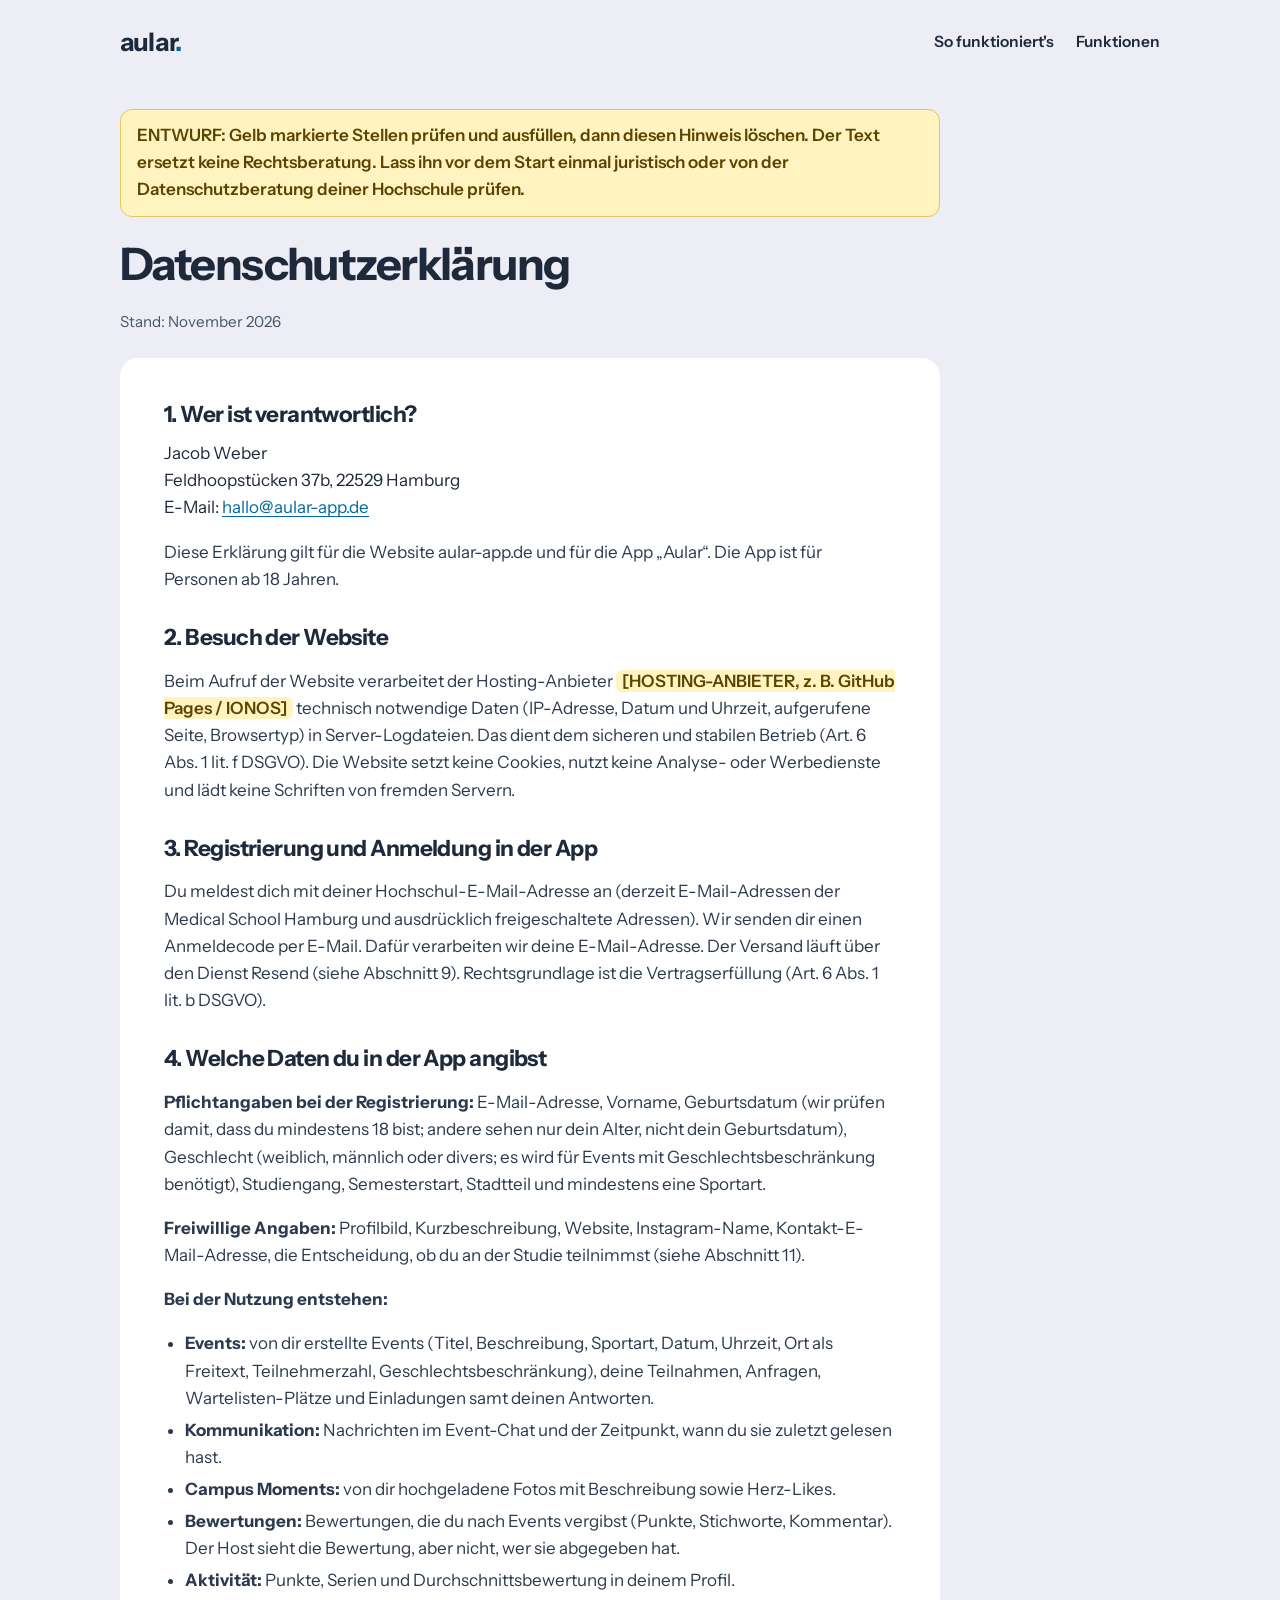
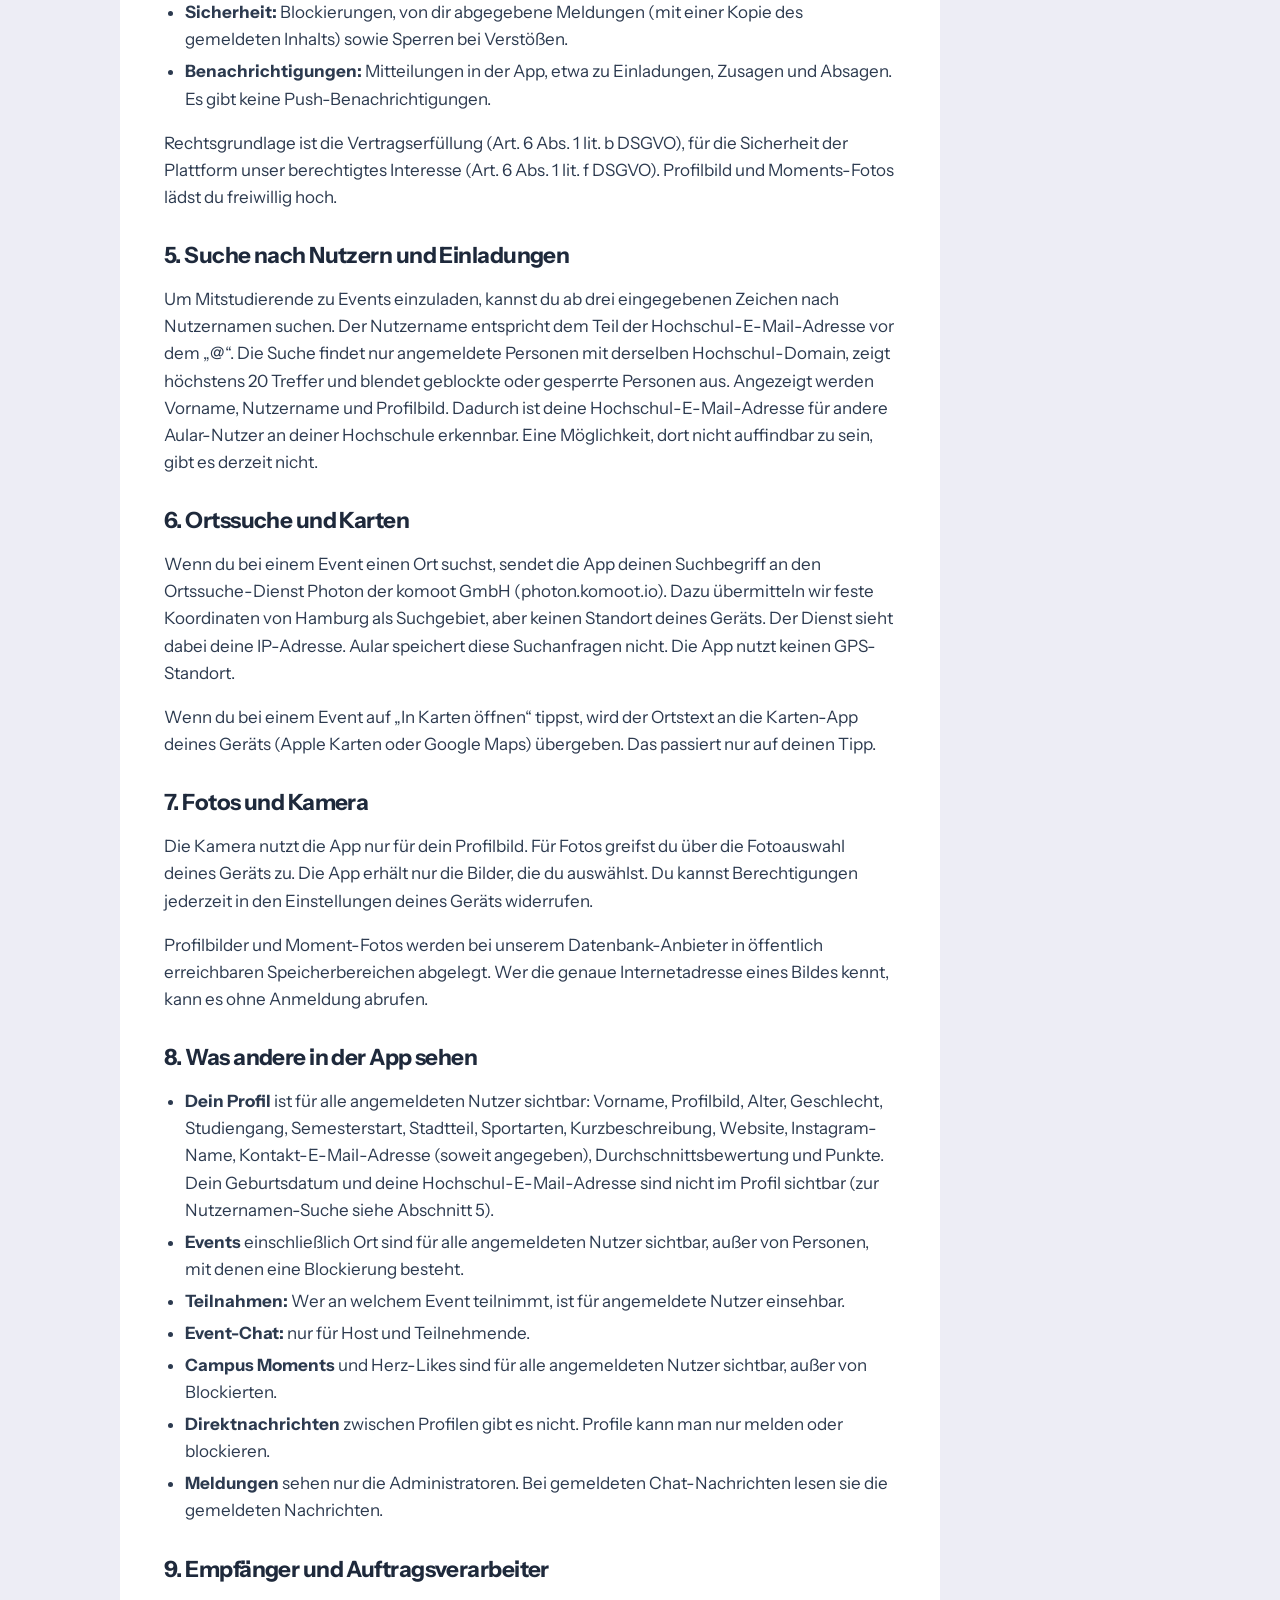
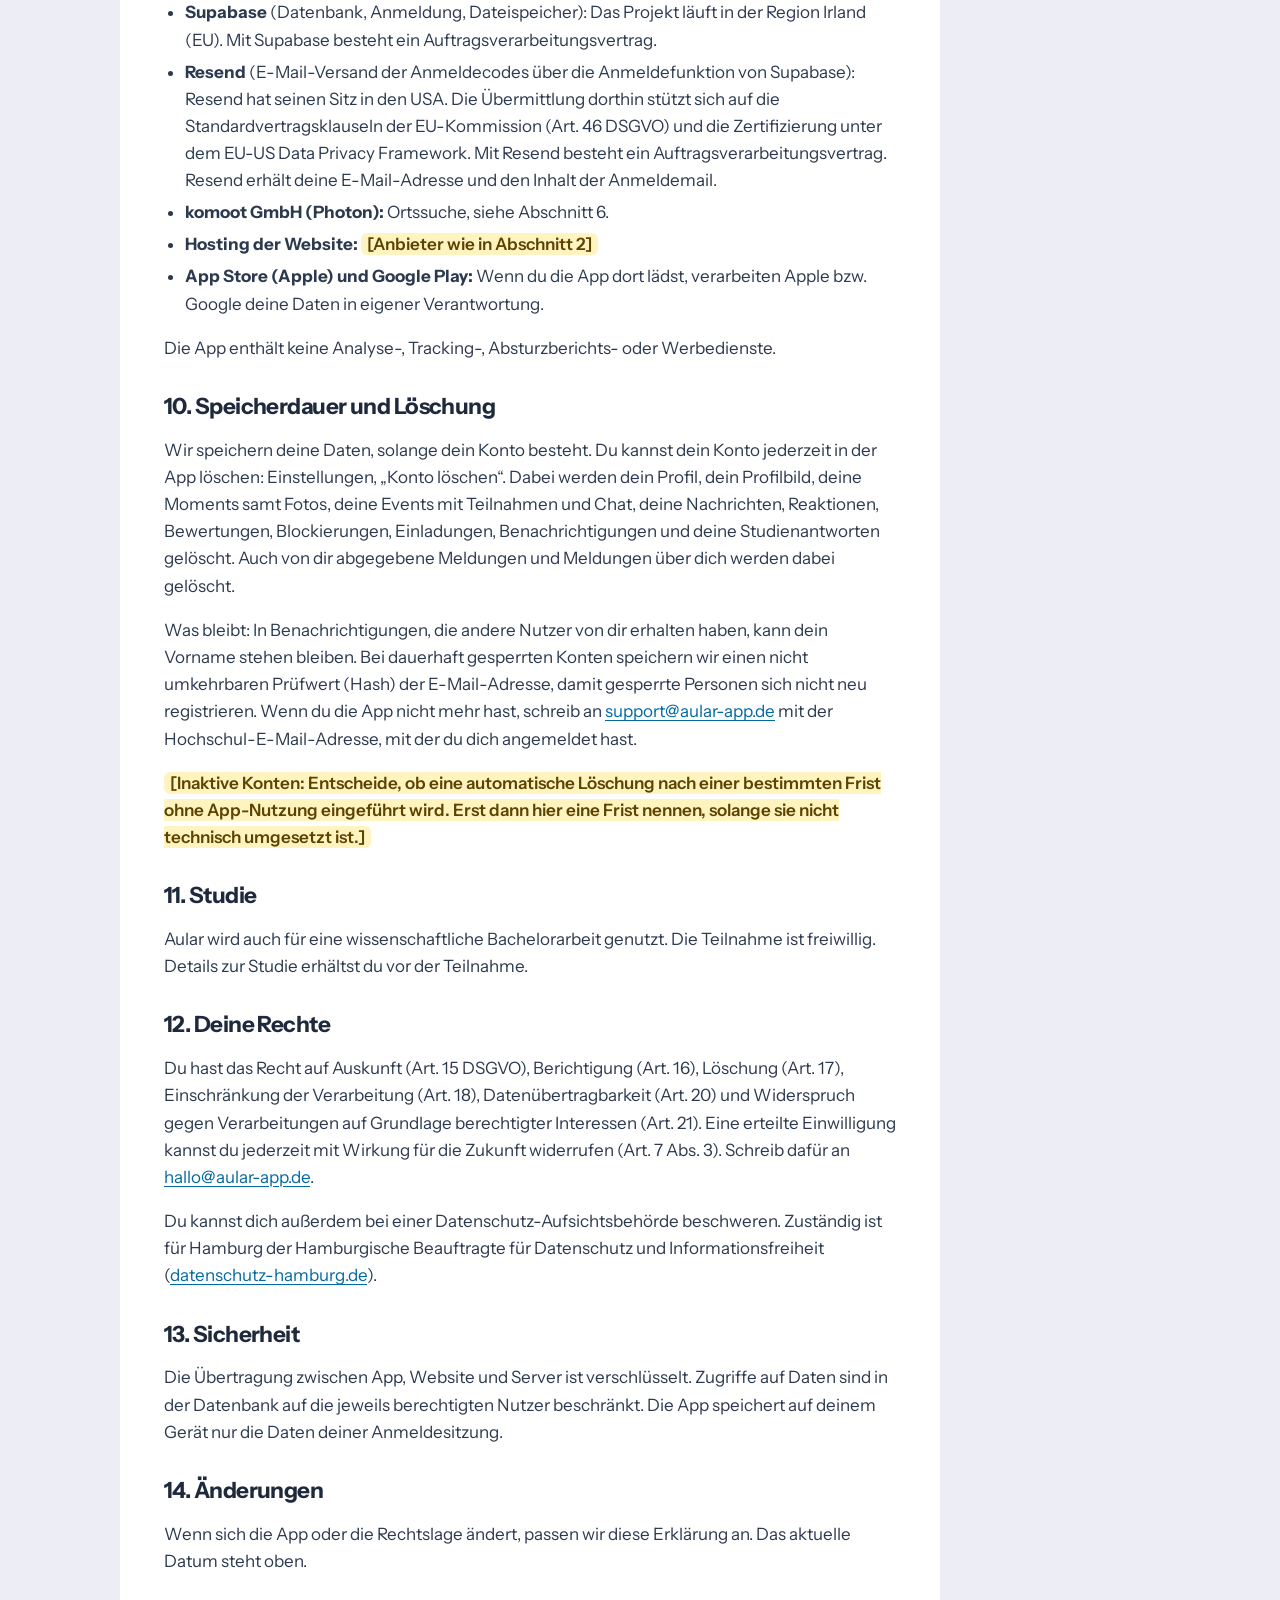
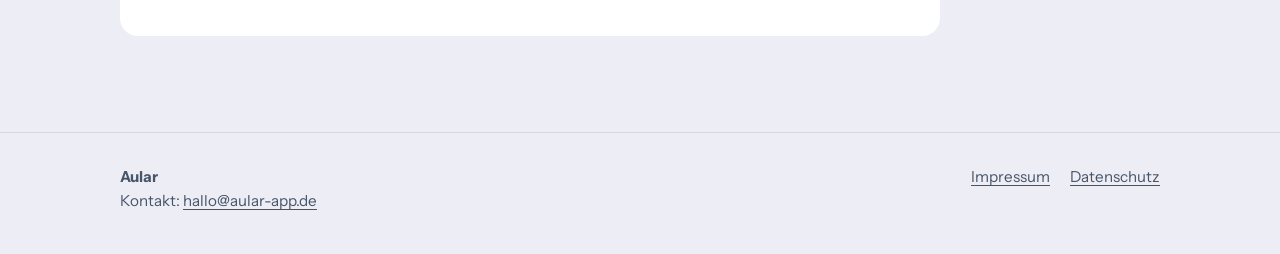
==== datenschutz.html @ e7098ec4 "Website Co-Authored-By: Claude Sonnet 5.5 <noreply@anthropic.com>" ====
<!doctype html>
<html lang="de">
<head>
  <meta charset="utf-8">
  <meta name="viewport" content="width=device-width, initial-scale=1, viewport-fit=cover">
  <title>Datenschutzerklärung – Aular</title>
  <meta name="robots" content="noindex">
  <meta name="theme-color" content="#1e293b">
  <link rel="icon" href="favicon.svg" type="image/svg+xml">
  <link rel="stylesheet" href="css/style.css">
</head>
<body>
  <a class="skip" href="#inhalt">Zum Inhalt springen</a>

  <header class="site-header">
    <div class="wrap">
      <a class="brand" href="index.html" aria-label="Aular – Startseite">aular<span>.</span></a>
      <nav class="nav" aria-label="Hauptnavigation">
        <a href="index.html#so-funktioniert-es">So funktioniert's</a>
        <a href="index.html#funktionen">Funktionen</a>
      </nav>
    </div>
  </header>

  <main id="inhalt" class="page">
    <div class="wrap">
      <p class="draft-banner">ENTWURF: Gelb markierte Stellen prüfen und ausfüllen, dann diesen Hinweis löschen. Der Text ersetzt keine Rechtsberatung. Lass ihn vor dem Start einmal juristisch oder von der Datenschutzberatung deiner Hochschule prüfen.</p>
      <h1>Datenschutzerklärung</h1>
      <p class="meta">Stand: November 2026</p>
      <div class="prose">

        <h2>1. Wer ist verantwortlich?</h2>
        <address>
          Jacob Weber<br>
          Feldhoopstücken 37b, 22529 Hamburg<br>
          E-Mail: <a href="mailto:hallo@aular-app.de">hallo@aular-app.de</a>
        </address>
        <p>Diese Erklärung gilt für die Website aular-app.de und für die App „Aular“. Die App ist für Personen ab 18 Jahren.</p>

        <h2>2. Besuch der Website</h2>
        <p>Beim Aufruf der Website verarbeitet der Hosting-Anbieter <span class="todo">[HOSTING-ANBIETER, z. B. GitHub Pages / IONOS]</span> technisch notwendige Daten (IP-Adresse, Datum und Uhrzeit, aufgerufene Seite, Browsertyp) in Server-Logdateien. Das dient dem sicheren und stabilen Betrieb (Art. 6 Abs. 1 lit. f DSGVO). Die Website setzt keine Cookies, nutzt keine Analyse- oder Werbedienste und lädt keine Schriften von fremden Servern.</p>

        <h2>3. Registrierung und Anmeldung in der App</h2>
        <p>Du meldest dich mit deiner Hochschul-E-Mail-Adresse an (derzeit E-Mail-Adressen der Medical School Hamburg und ausdrücklich freigeschaltete Adressen). Wir senden dir einen Anmeldecode per E-Mail. Dafür verarbeiten wir deine E-Mail-Adresse. Der Versand läuft über den Dienst Resend (siehe Abschnitt 9). Rechtsgrundlage ist die Vertragserfüllung (Art. 6 Abs. 1 lit. b DSGVO).</p>

        <h2>4. Welche Daten du in der App angibst</h2>
        <p><strong>Pflichtangaben bei der Registrierung:</strong> E-Mail-Adresse, Vorname, Geburtsdatum (wir prüfen damit, dass du mindestens 18 bist; andere sehen nur dein Alter, nicht dein Geburtsdatum), Geschlecht (weiblich, männlich oder divers; es wird für Events mit Geschlechtsbeschränkung benötigt), Studiengang, Semesterstart, Stadtteil und mindestens eine Sportart.</p>
        <p><strong>Freiwillige Angaben:</strong> Profilbild, Kurzbeschreibung, Website, Instagram-Name, Kontakt-E-Mail-Adresse, die Entscheidung, ob du an der Studie teilnimmst (siehe Abschnitt 11).</p>
        <p><strong>Bei der Nutzung entstehen:</strong></p>
        <ul>
          <li><strong>Events:</strong> von dir erstellte Events (Titel, Beschreibung, Sportart, Datum, Uhrzeit, Ort als Freitext, Teilnehmerzahl, Geschlechtsbeschränkung), deine Teilnahmen, Anfragen, Wartelisten-Plätze und Einladungen samt deinen Antworten.</li>
          <li><strong>Kommunikation:</strong> Nachrichten im Event-Chat und der Zeitpunkt, wann du sie zuletzt gelesen hast.</li>
          <li><strong>Campus Moments:</strong> von dir hochgeladene Fotos mit Beschreibung sowie Herz-Likes.</li>
          <li><strong>Bewertungen:</strong> Bewertungen, die du nach Events vergibst (Punkte, Stichworte, Kommentar). Der Host sieht die Bewertung, aber nicht, wer sie abgegeben hat.</li>
          <li><strong>Aktivität:</strong> Punkte, Serien und Durchschnittsbewertung in deinem Profil.</li>
          <li><strong>Sicherheit:</strong> Blockierungen, von dir abgegebene Meldungen (mit einer Kopie des gemeldeten Inhalts) sowie Sperren bei Verstößen.</li>
          <li><strong>Benachrichtigungen:</strong> Mitteilungen in der App, etwa zu Einladungen, Zusagen und Absagen. Es gibt keine Push-Benachrichtigungen.</li>
        </ul>
        <p>Rechtsgrundlage ist die Vertragserfüllung (Art. 6 Abs. 1 lit. b DSGVO), für die Sicherheit der Plattform unser berechtigtes Interesse (Art. 6 Abs. 1 lit. f DSGVO). Profilbild und Moments-Fotos lädst du freiwillig hoch.</p>

        <h2>5. Suche nach Nutzern und Einladungen</h2>
        <p>Um Mitstudierende zu Events einzuladen, kannst du ab drei eingegebenen Zeichen nach Nutzernamen suchen. Der Nutzername entspricht dem Teil der Hochschul-E-Mail-Adresse vor dem „@“. Die Suche findet nur angemeldete Personen mit derselben Hochschul-Domain, zeigt höchstens 20 Treffer und blendet geblockte oder gesperrte Personen aus. Angezeigt werden Vorname, Nutzername und Profilbild. Dadurch ist deine Hochschul-E-Mail-Adresse für andere Aular-Nutzer an deiner Hochschule erkennbar. Eine Möglichkeit, dort nicht auffindbar zu sein, gibt es derzeit nicht.</p>

        <h2>6. Ortssuche und Karten</h2>
        <p>Wenn du bei einem Event einen Ort suchst, sendet die App deinen Suchbegriff an den Ortssuche-Dienst Photon der komoot GmbH (photon.komoot.io). Dazu übermitteln wir feste Koordinaten von Hamburg als Suchgebiet, aber keinen Standort deines Geräts. Der Dienst sieht dabei deine IP-Adresse. Aular speichert diese Suchanfragen nicht. Die App nutzt keinen GPS-Standort.</p>
        <p>Wenn du bei einem Event auf „In Karten öffnen“ tippst, wird der Ortstext an die Karten-App deines Geräts (Apple Karten oder Google Maps) übergeben. Das passiert nur auf deinen Tipp.</p>

        <h2>7. Fotos und Kamera</h2>
        <p>Die Kamera nutzt die App nur für dein Profilbild. Für Fotos greifst du über die Fotoauswahl deines Geräts zu. Die App erhält nur die Bilder, die du auswählst. Du kannst Berechtigungen jederzeit in den Einstellungen deines Geräts widerrufen.</p>
        <p>Profilbilder und Moment-Fotos werden bei unserem Datenbank-Anbieter in öffentlich erreichbaren Speicherbereichen abgelegt. Wer die genaue Internetadresse eines Bildes kennt, kann es ohne Anmeldung abrufen.</p>

        <h2>8. Was andere in der App sehen</h2>
        <ul>
          <li><strong>Dein Profil</strong> ist für alle angemeldeten Nutzer sichtbar: Vorname, Profilbild, Alter, Geschlecht, Studiengang, Semesterstart, Stadtteil, Sportarten, Kurzbeschreibung, Website, Instagram-Name, Kontakt-E-Mail-Adresse (soweit angegeben), Durchschnittsbewertung und Punkte. Dein Geburtsdatum und deine Hochschul-E-Mail-Adresse sind nicht im Profil sichtbar (zur Nutzernamen-Suche siehe Abschnitt 5).</li>
          <li><strong>Events</strong> einschließlich Ort sind für alle angemeldeten Nutzer sichtbar, außer von Personen, mit denen eine Blockierung besteht.</li>
          <li><strong>Teilnahmen:</strong> Wer an welchem Event teilnimmt, ist für angemeldete Nutzer einsehbar.</li>
          <li><strong>Event-Chat:</strong> nur für Host und Teilnehmende.</li>
          <li><strong>Campus Moments</strong> und Herz-Likes sind für alle angemeldeten Nutzer sichtbar, außer von Blockierten.</li>
          <li><strong>Direktnachrichten</strong> zwischen Profilen gibt es nicht. Profile kann man nur melden oder blockieren.</li>
          <li><strong>Meldungen</strong> sehen nur die Administratoren. Bei gemeldeten Chat-Nachrichten lesen sie die gemeldeten Nachrichten.</li>
        </ul>

        <h2>9. Empfänger und Auftragsverarbeiter</h2>
        <ul>
          <li><strong>Supabase</strong> (Datenbank, Anmeldung, Dateispeicher): Das Projekt läuft in der Region Irland (EU). Mit Supabase besteht ein Auftragsverarbeitungsvertrag.</li>
          <li><strong>Resend</strong> (E-Mail-Versand der Anmeldecodes über die Anmeldefunktion von Supabase): Resend hat seinen Sitz in den USA. Die Übermittlung dorthin stützt sich auf die Standardvertragsklauseln der EU-Kommission (Art. 46 DSGVO) und die Zertifizierung unter dem EU-US Data Privacy Framework. Mit Resend besteht ein Auftragsverarbeitungsvertrag. Resend erhält deine E-Mail-Adresse und den Inhalt der Anmeldemail.</li>
          <li><strong>komoot GmbH (Photon):</strong> Ortssuche, siehe Abschnitt 6.</li>
          <li><strong>Hosting der Website:</strong> <span class="todo">[Anbieter wie in Abschnitt 2]</span></li>
          <li><strong>App Store (Apple) und Google Play:</strong> Wenn du die App dort lädst, verarbeiten Apple bzw. Google deine Daten in eigener Verantwortung.</li>
        </ul>
        <p>Die App enthält keine Analyse-, Tracking-, Absturzberichts- oder Werbedienste.</p>

        <h2>10. Speicherdauer und Löschung</h2>
        <p>Wir speichern deine Daten, solange dein Konto besteht. Du kannst dein Konto jederzeit in der App löschen: Einstellungen, „Konto löschen“. Dabei werden dein Profil, dein Profilbild, deine Moments samt Fotos, deine Events mit Teilnahmen und Chat, deine Nachrichten, Reaktionen, Bewertungen, Blockierungen, Einladungen, Benachrichtigungen und deine Studienantworten gelöscht. Auch von dir abgegebene Meldungen und Meldungen über dich werden dabei gelöscht.</p>
        <p>Was bleibt: In Benachrichtigungen, die andere Nutzer von dir erhalten haben, kann dein Vorname stehen bleiben. Bei dauerhaft gesperrten Konten speichern wir einen nicht umkehrbaren Prüfwert (Hash) der E-Mail-Adresse, damit gesperrte Personen sich nicht neu registrieren. Wenn du die App nicht mehr hast, schreib an <a href="mailto:support@aular-app.de">support@aular-app.de</a> mit der Hochschul-E-Mail-Adresse, mit der du dich angemeldet hast.</p>
        <p><span class="todo">[Inaktive Konten: Entscheide, ob eine automatische Löschung nach einer bestimmten Frist ohne App-Nutzung eingeführt wird. Erst dann hier eine Frist nennen, solange sie nicht technisch umgesetzt ist.]</span></p>

        <h2>11. Studie</h2>
        <p>Aular wird auch für eine wissenschaftliche Bachelorarbeit genutzt. Die Teilnahme ist freiwillig. Details zur Studie erhältst du vor der Teilnahme.</p>

        <h2>12. Deine Rechte</h2>
        <p>Du hast das Recht auf Auskunft (Art. 15 DSGVO), Berichtigung (Art. 16), Löschung (Art. 17), Einschränkung der Verarbeitung (Art. 18), Datenübertragbarkeit (Art. 20) und Widerspruch gegen Verarbeitungen auf Grundlage berechtigter Interessen (Art. 21). Eine erteilte Einwilligung kannst du jederzeit mit Wirkung für die Zukunft widerrufen (Art. 7 Abs. 3). Schreib dafür an <a href="mailto:hallo@aular-app.de">hallo@aular-app.de</a>.</p>
        <p>Du kannst dich außerdem bei einer Datenschutz-Aufsichtsbehörde beschweren. Zuständig ist für Hamburg der Hamburgische Beauftragte für Datenschutz und Informationsfreiheit (<a href="https://datenschutz-hamburg.de" rel="noopener">datenschutz-hamburg.de</a>).</p>

        <h2>13. Sicherheit</h2>
        <p>Die Übertragung zwischen App, Website und Server ist verschlüsselt. Zugriffe auf Daten sind in der Datenbank auf die jeweils berechtigten Nutzer beschränkt. Die App speichert auf deinem Gerät nur die Daten deiner Anmeldesitzung.</p>

        <h2>14. Änderungen</h2>
        <p>Wenn sich die App oder die Rechtslage ändert, passen wir diese Erklärung an. Das aktuelle Datum steht oben.</p>
      </div>
    </div>
  </main>

  <footer class="site-footer">
    <div class="wrap">
      <div>
        <strong>Aular</strong><br>
        Kontakt: <a href="mailto:hallo@aular-app.de">hallo@aular-app.de</a>
      </div>
      <nav aria-label="Rechtliches">
        <a href="impressum.html">Impressum</a>
        <a href="datenschutz.html" aria-current="page">Datenschutz</a>
      </nav>
    </div>
  </footer>
</body>
</html>
---- css/style.css ----
/* Aular – aular-app.de
   Markenfarben: Navy #1E293B, Hell #EDEDF5, Ocean Blue #0369A1
   Schrift: Instrument Sans (400/600/700), selbst gehostet (keine Verbindung zu Google) */

@font-face {
  font-family: "Instrument Sans";
  font-style: normal;
  font-weight: 400;
  font-display: swap;
  src: url("../fonts/instrument-sans-latin-400-normal.woff2") format("woff2");
}
@font-face {
  font-family: "Instrument Sans";
  font-style: normal;
  font-weight: 600;
  font-display: swap;
  src: url("../fonts/instrument-sans-latin-600-normal.woff2") format("woff2");
}
@font-face {
  font-family: "Instrument Sans";
  font-style: normal;
  font-weight: 700;
  font-display: swap;
  src: url("../fonts/instrument-sans-latin-700-normal.woff2") format("woff2");
}

:root {
  --navy: #1e293b;
  --navy-soft: #475569;
  --bg: #ededf5;
  --card: #ffffff;
  --accent: #0369a1;
  --accent-dark: #075985;
  --line: #d6d7e3;
  --todo-bg: #fff3bf;
  --todo-fg: #5c4400;
  --radius: 18px;
  --gutter: max(20px, env(safe-area-inset-left, 0px));
}

* { box-sizing: border-box; }

html { scroll-behavior: smooth; -webkit-text-size-adjust: 100%; }

body {
  margin: 0;
  background: var(--bg);
  color: var(--navy);
  font-family: "Instrument Sans", system-ui, -apple-system, "Segoe UI", Roboto, sans-serif;
  font-size: 1.0625rem;
  line-height: 1.6;
}

img, svg { max-width: 100%; }

a { color: var(--accent); text-underline-offset: 3px; }
a:hover { color: var(--accent-dark); }

:focus-visible {
  outline: 3px solid var(--accent);
  outline-offset: 3px;
  border-radius: 6px;
}

.wrap {
  width: 100%;
  max-width: 1080px;
  margin: 0 auto;
  padding-left: max(20px, env(safe-area-inset-left, 0px));
  padding-right: max(20px, env(safe-area-inset-right, 0px));
}

.skip {
  position: absolute;
  left: -999px;
  top: 8px;
  background: var(--navy);
  color: #fff;
  padding: 10px 14px;
  border-radius: 10px;
  z-index: 10;
}
.skip:focus { left: 12px; }

/* Kopfzeile */
.site-header {
  padding-block: 22px;
}
.site-header .wrap {
  display: flex;
  align-items: center;
  justify-content: space-between;
  gap: 16px;
  flex-wrap: wrap;
}
.brand {
  font-weight: 700;
  font-size: 1.6rem;
  letter-spacing: -0.03em;
  color: var(--navy);
  text-decoration: none;
}
.brand span { color: var(--accent); }
.nav { display: flex; gap: 22px; flex-wrap: wrap; }
.nav a {
  color: var(--navy);
  text-decoration: none;
  font-weight: 600;
  font-size: 0.97rem;
}
.nav a:hover { color: var(--accent); }
.nav a[aria-current="page"] { color: var(--accent); }

/* Hero */
.hero { padding-block: 56px 72px; }
.eyebrow {
  display: inline-block;
  font-size: 0.8rem;
  font-weight: 700;
  letter-spacing: 0.12em;
  text-transform: uppercase;
  color: var(--accent);
  margin: 0 0 18px;
}
h1 {
  font-size: clamp(2.3rem, 6.2vw, 4rem);
  line-height: 1.06;
  letter-spacing: -0.035em;
  margin: 0 0 22px;
  text-wrap: balance;
}
.lead {
  font-size: clamp(1.1rem, 2.4vw, 1.3rem);
  color: var(--navy-soft);
  max-width: 34em;
  margin: 0 0 32px;
}
.store-row { display: flex; gap: 12px; flex-wrap: wrap; }
.store {
  display: inline-flex;
  flex-direction: column;
  min-width: 190px;
  padding: 12px 20px;
  border-radius: 14px;
  background: var(--navy);
  color: #fff;
  text-decoration: none;
  line-height: 1.25;
}
.store small { font-size: 0.74rem; opacity: 0.78; letter-spacing: 0.04em; }
.store strong { font-size: 1.05rem; }
.store[aria-disabled="true"] { opacity: 0.6; cursor: default; }
.hint { font-size: 0.92rem; color: var(--navy-soft); margin: 16px 0 0; }

/* Abschnitte */
section { padding-block: 40px; }
h2 {
  font-size: clamp(1.6rem, 3.6vw, 2.2rem);
  line-height: 1.15;
  letter-spacing: -0.025em;
  margin: 0 0 12px;
  text-wrap: balance;
}
.section-intro { color: var(--navy-soft); max-width: 40em; margin: 0 0 28px; }

.steps {
  display: grid;
  grid-template-columns: repeat(auto-fit, minmax(240px, 1fr));
  gap: 16px;
  counter-reset: step;
  padding: 0;
  margin: 0;
  list-style: none;
}
.steps li {
  counter-increment: step;
  background: var(--card);
  border-radius: var(--radius);
  padding: 26px 24px;
  position: relative;
}
.steps li::before {
  content: counter(step);
  display: grid;
  place-items: center;
  width: 36px;
  height: 36px;
  border-radius: 50%;
  background: var(--accent);
  color: #fff;
  font-weight: 700;
  margin-bottom: 14px;
}
.steps h3, .feature h3 { margin: 0 0 6px; font-size: 1.15rem; letter-spacing: -0.01em; }
.steps p, .feature p { margin: 0; color: var(--navy-soft); }

.features {
  display: grid;
  grid-template-columns: repeat(auto-fit, minmax(250px, 1fr));
  gap: 16px;
}
.feature {
  background: var(--card);
  border-radius: var(--radius);
  padding: 24px;
  border: 1px solid transparent;
}
.feature .tag {
  display: inline-block;
  font-size: 0.75rem;
  font-weight: 700;
  letter-spacing: 0.08em;
  text-transform: uppercase;
  color: var(--accent);
  margin-bottom: 10px;
}

.callout {
  background: var(--navy);
  color: #fff;
  border-radius: 26px;
  padding: clamp(28px, 5vw, 48px);
  display: grid;
  gap: 10px;
}
.callout h2 { color: #fff; margin: 0; }
.callout p { margin: 0; color: #d4dbe8; max-width: 38em; }
.callout a { color: #bae6fd; }

/* Textseiten */
.page { padding-block: 24px 56px; }
.page h1 { font-size: clamp(2rem, 5vw, 2.8rem); }
.prose {
  background: var(--card);
  border-radius: var(--radius);
  padding: clamp(22px, 4vw, 44px);
  max-width: 820px;
}
.prose h2 { font-size: 1.4rem; margin-top: 2rem; }
.prose h2:first-child { margin-top: 0; }
.prose h3 { font-size: 1.1rem; margin: 1.4rem 0 0.3rem; }
.prose p, .prose li { color: #2c3a4f; }
.prose ul { padding-left: 1.3rem; }
.prose li { margin-bottom: 0.3rem; }
.meta { color: var(--navy-soft); font-size: 0.95rem; margin-bottom: 1.5rem; }
.prose address { font-style: normal; margin: 0 0 1rem; }

/* Platzhalter: bewusst auffällig, damit nichts unausgefüllt online geht */
.todo {
  background: var(--todo-bg);
  color: var(--todo-fg);
  padding: 1px 6px;
  border-radius: 6px;
  font-weight: 600;
}
.draft-banner {
  background: var(--todo-bg);
  color: var(--todo-fg);
  border: 1px solid #e0c85a;
  border-radius: 12px;
  padding: 12px 16px;
  font-weight: 600;
  margin: 0 0 24px;
  max-width: 820px;
}

/* Fußzeile */
.site-footer {
  border-top: 1px solid var(--line);
  padding-block: 32px 40px;
  margin-top: 40px;
  color: var(--navy-soft);
  font-size: 0.95rem;
}
.site-footer .wrap {
  display: flex;
  justify-content: space-between;
  gap: 16px 32px;
  flex-wrap: wrap;
}
.site-footer nav { display: flex; gap: 20px; flex-wrap: wrap; }
.site-footer a { color: var(--navy-soft); }
.site-footer a:hover { color: var(--accent); }

@media (prefers-reduced-motion: reduce) {
  html { scroll-behavior: auto; }
}

@media (max-width: 560px) {
  .hero { padding-block: 32px 48px; }
  .nav { gap: 16px; }
  .store { width: 100%; }
}
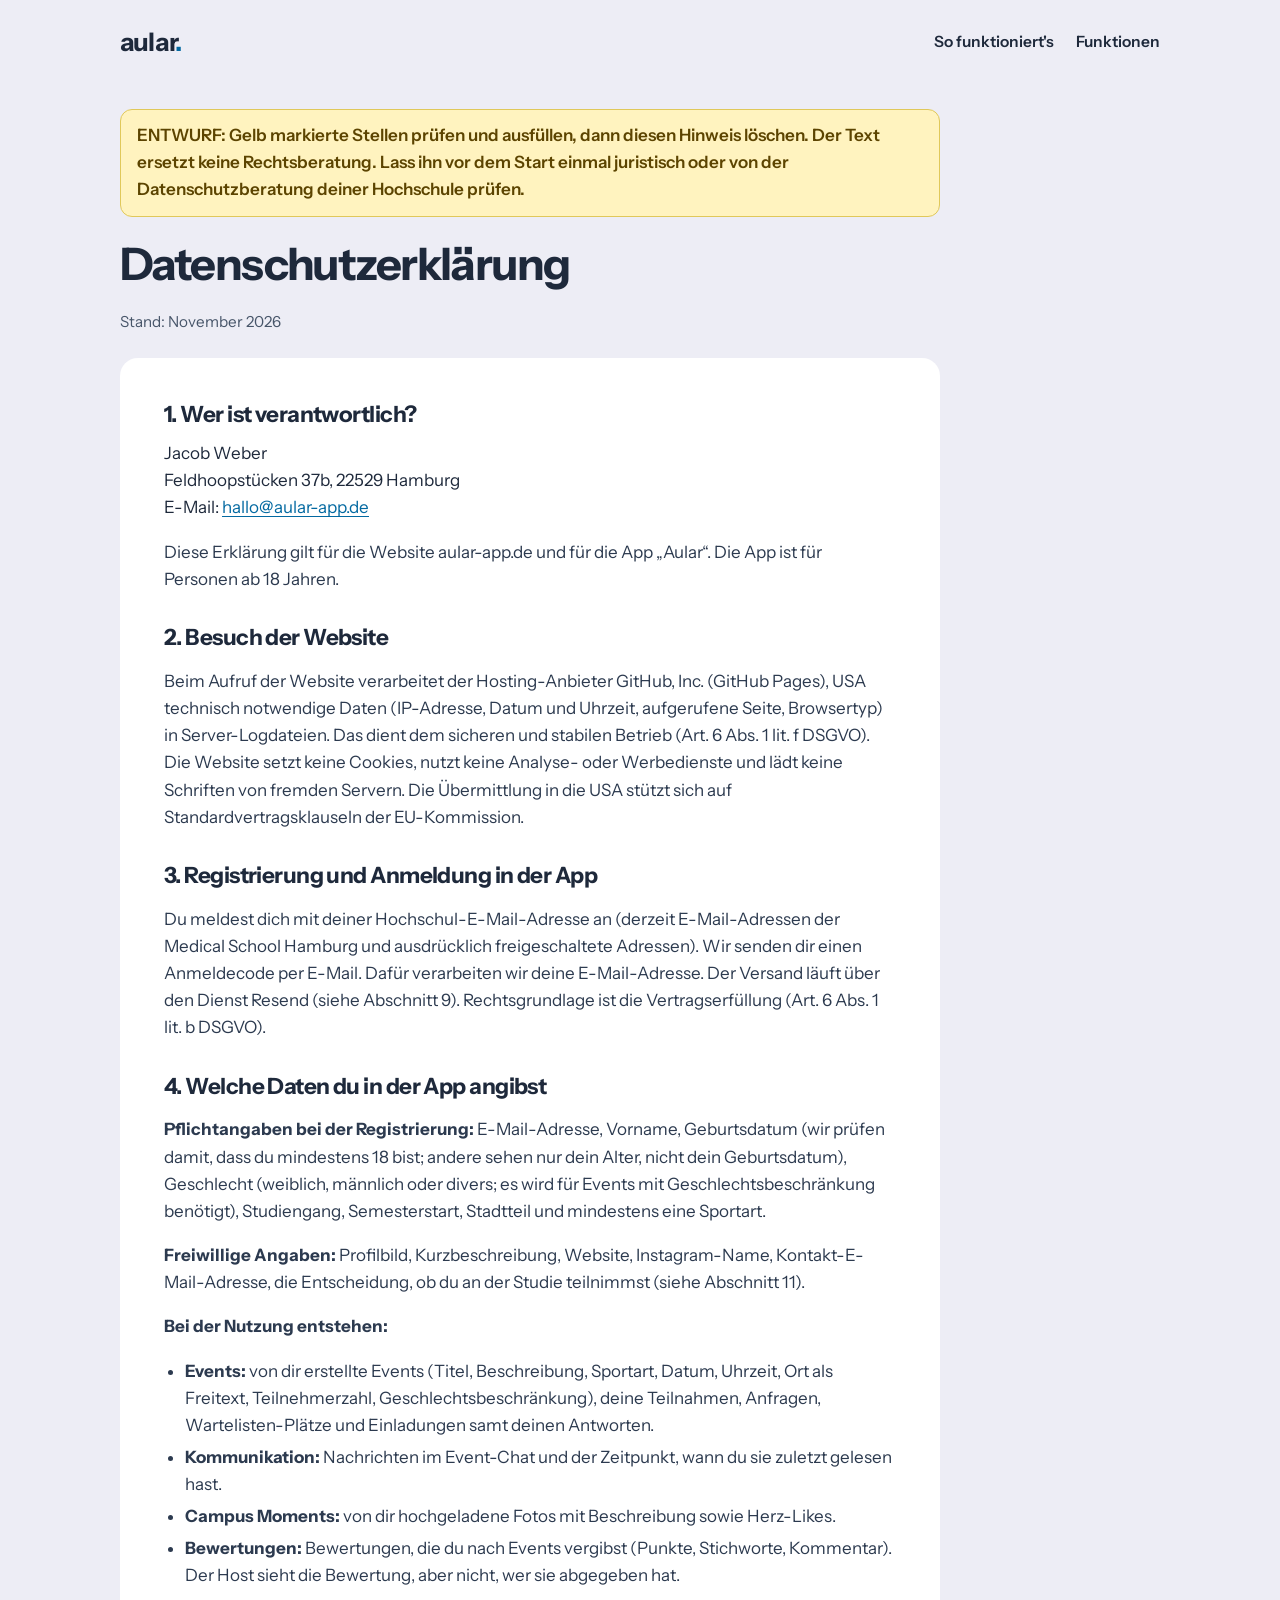
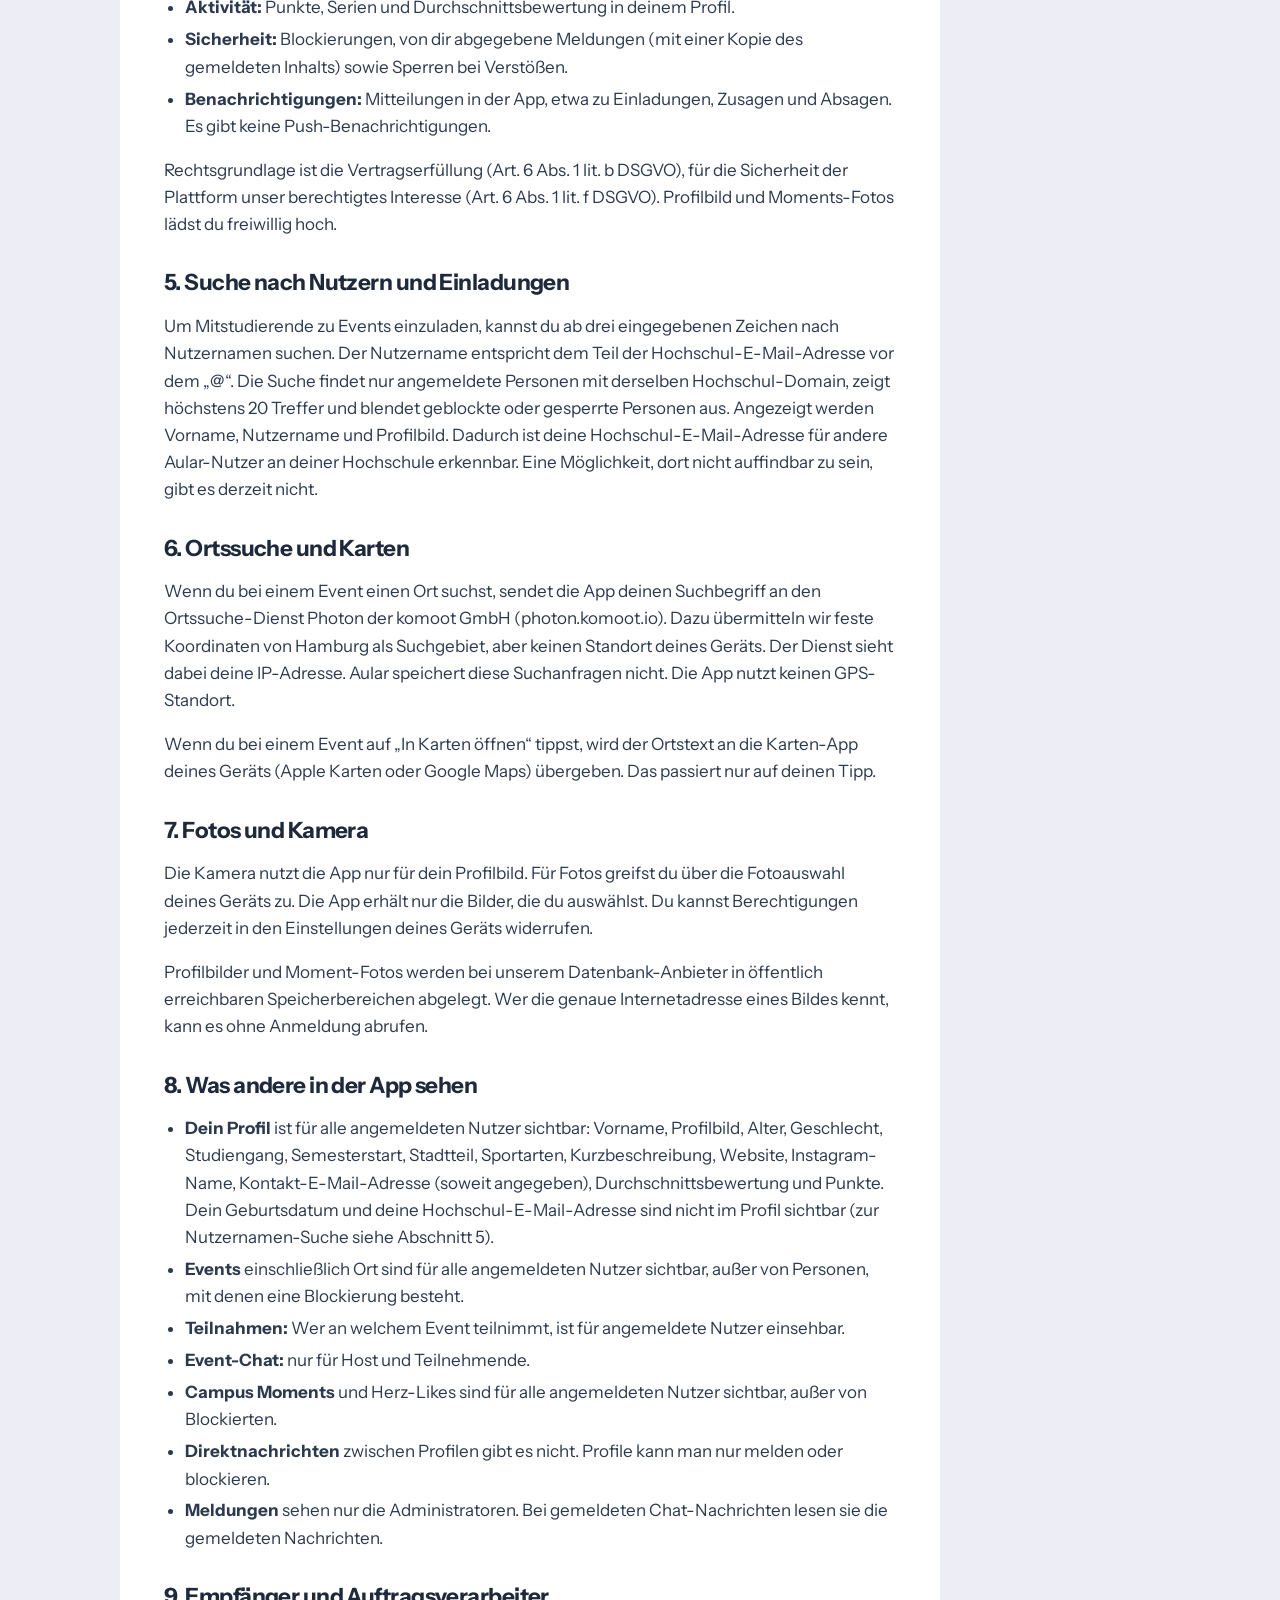
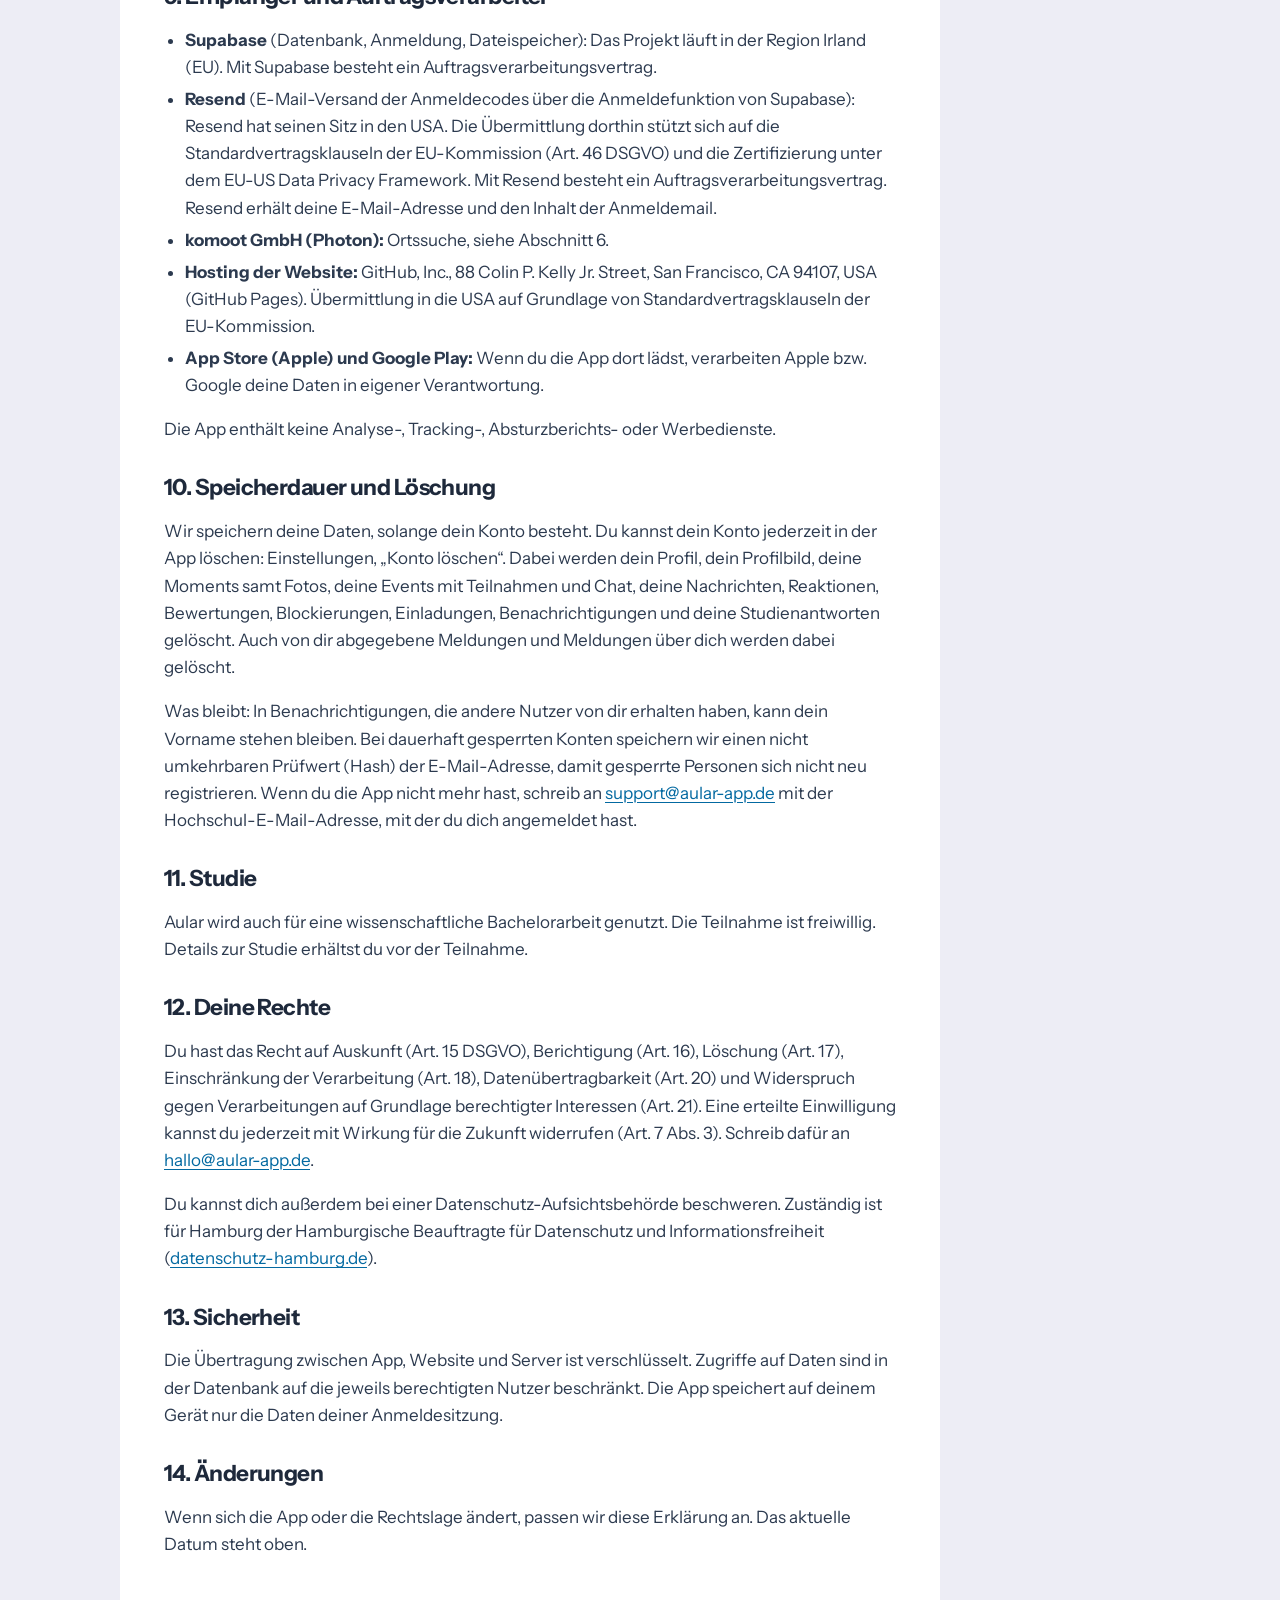
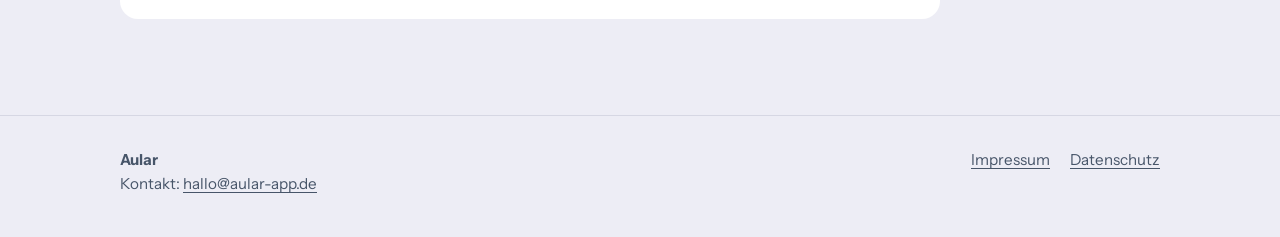
==== commit a73a9eb0: "Datenschutz: Hosting ergänzt Co-Authored-By: Claude Sonnet 5.5 <noreply@anthropic.com>" ====
--- a/datenschutz.html
+++ b/datenschutz.html
@@ -38,7 +38,7 @@
         <p>Diese Erklärung gilt für die Website aular-app.de und für die App „Aular“. Die App ist für Personen ab 18 Jahren.</p>
 
         <h2>2. Besuch der Website</h2>
-        <p>Beim Aufruf der Website verarbeitet der Hosting-Anbieter <span class="todo">[HOSTING-ANBIETER, z. B. GitHub Pages / IONOS]</span> technisch notwendige Daten (IP-Adresse, Datum und Uhrzeit, aufgerufene Seite, Browsertyp) in Server-Logdateien. Das dient dem sicheren und stabilen Betrieb (Art. 6 Abs. 1 lit. f DSGVO). Die Website setzt keine Cookies, nutzt keine Analyse- oder Werbedienste und lädt keine Schriften von fremden Servern.</p>
+        <p>Beim Aufruf der Website verarbeitet der Hosting-Anbieter GitHub, Inc. (GitHub Pages), USA technisch notwendige Daten (IP-Adresse, Datum und Uhrzeit, aufgerufene Seite, Browsertyp) in Server-Logdateien. Das dient dem sicheren und stabilen Betrieb (Art. 6 Abs. 1 lit. f DSGVO). Die Website setzt keine Cookies, nutzt keine Analyse- oder Werbedienste und lädt keine Schriften von fremden Servern. Die Übermittlung in die USA stützt sich auf Standardvertragsklauseln der EU-Kommission.</p>
 
         <h2>3. Registrierung und Anmeldung in der App</h2>
         <p>Du meldest dich mit deiner Hochschul-E-Mail-Adresse an (derzeit E-Mail-Adressen der Medical School Hamburg und ausdrücklich freigeschaltete Adressen). Wir senden dir einen Anmeldecode per E-Mail. Dafür verarbeiten wir deine E-Mail-Adresse. Der Versand läuft über den Dienst Resend (siehe Abschnitt 9). Rechtsgrundlage ist die Vertragserfüllung (Art. 6 Abs. 1 lit. b DSGVO).</p>
@@ -85,7 +85,7 @@
           <li><strong>Supabase</strong> (Datenbank, Anmeldung, Dateispeicher): Das Projekt läuft in der Region Irland (EU). Mit Supabase besteht ein Auftragsverarbeitungsvertrag.</li>
           <li><strong>Resend</strong> (E-Mail-Versand der Anmeldecodes über die Anmeldefunktion von Supabase): Resend hat seinen Sitz in den USA. Die Übermittlung dorthin stützt sich auf die Standardvertragsklauseln der EU-Kommission (Art. 46 DSGVO) und die Zertifizierung unter dem EU-US Data Privacy Framework. Mit Resend besteht ein Auftragsverarbeitungsvertrag. Resend erhält deine E-Mail-Adresse und den Inhalt der Anmeldemail.</li>
           <li><strong>komoot GmbH (Photon):</strong> Ortssuche, siehe Abschnitt 6.</li>
-          <li><strong>Hosting der Website:</strong> <span class="todo">[Anbieter wie in Abschnitt 2]</span></li>
+          <li><strong>Hosting der Website:</strong> GitHub, Inc., 88 Colin P. Kelly Jr. Street, San Francisco, CA 94107, USA (GitHub Pages). Übermittlung in die USA auf Grundlage von Standardvertragsklauseln der EU-Kommission.</li>
           <li><strong>App Store (Apple) und Google Play:</strong> Wenn du die App dort lädst, verarbeiten Apple bzw. Google deine Daten in eigener Verantwortung.</li>
         </ul>
         <p>Die App enthält keine Analyse-, Tracking-, Absturzberichts- oder Werbedienste.</p>
@@ -93,7 +93,6 @@
         <h2>10. Speicherdauer und Löschung</h2>
         <p>Wir speichern deine Daten, solange dein Konto besteht. Du kannst dein Konto jederzeit in der App löschen: Einstellungen, „Konto löschen“. Dabei werden dein Profil, dein Profilbild, deine Moments samt Fotos, deine Events mit Teilnahmen und Chat, deine Nachrichten, Reaktionen, Bewertungen, Blockierungen, Einladungen, Benachrichtigungen und deine Studienantworten gelöscht. Auch von dir abgegebene Meldungen und Meldungen über dich werden dabei gelöscht.</p>
         <p>Was bleibt: In Benachrichtigungen, die andere Nutzer von dir erhalten haben, kann dein Vorname stehen bleiben. Bei dauerhaft gesperrten Konten speichern wir einen nicht umkehrbaren Prüfwert (Hash) der E-Mail-Adresse, damit gesperrte Personen sich nicht neu registrieren. Wenn du die App nicht mehr hast, schreib an <a href="mailto:support@aular-app.de">support@aular-app.de</a> mit der Hochschul-E-Mail-Adresse, mit der du dich angemeldet hast.</p>
-        <p><span class="todo">[Inaktive Konten: Entscheide, ob eine automatische Löschung nach einer bestimmten Frist ohne App-Nutzung eingeführt wird. Erst dann hier eine Frist nennen, solange sie nicht technisch umgesetzt ist.]</span></p>
 
         <h2>11. Studie</h2>
         <p>Aular wird auch für eine wissenschaftliche Bachelorarbeit genutzt. Die Teilnahme ist freiwillig. Details zur Studie erhältst du vor der Teilnahme.</p>
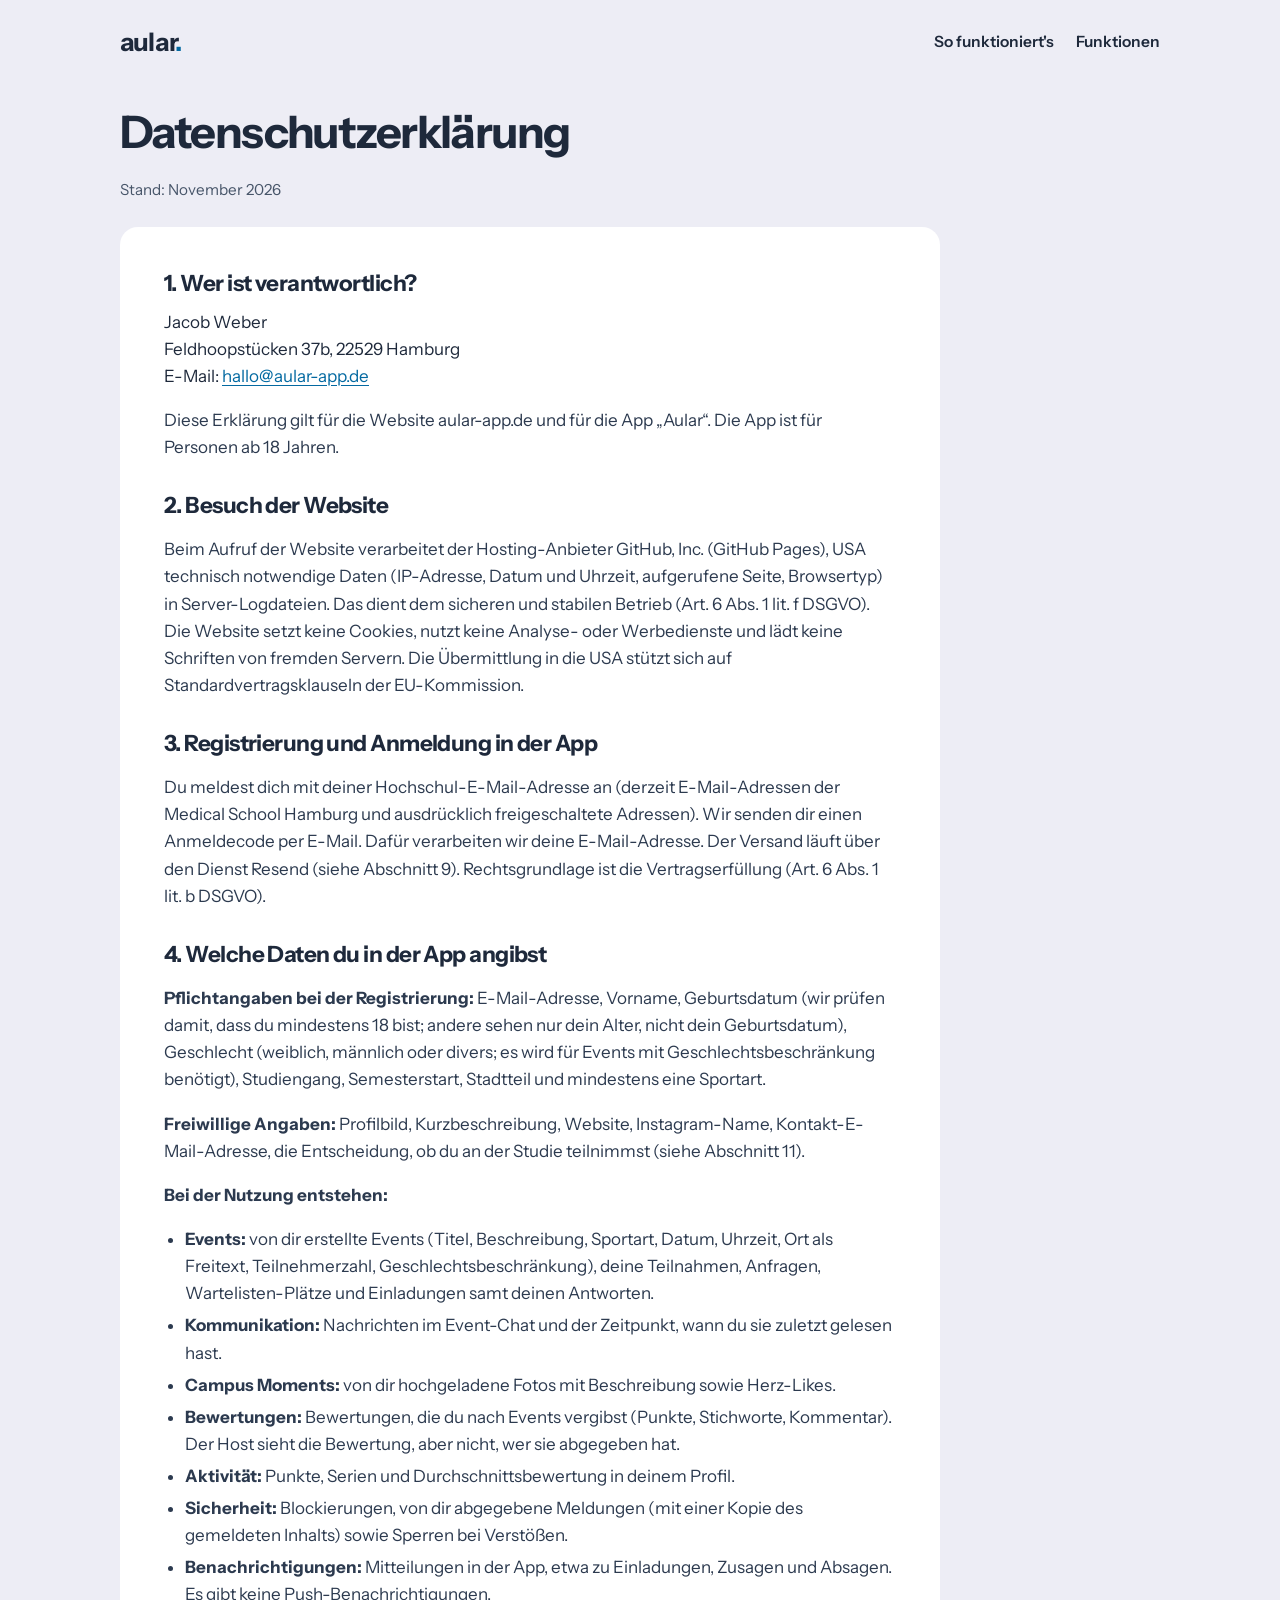
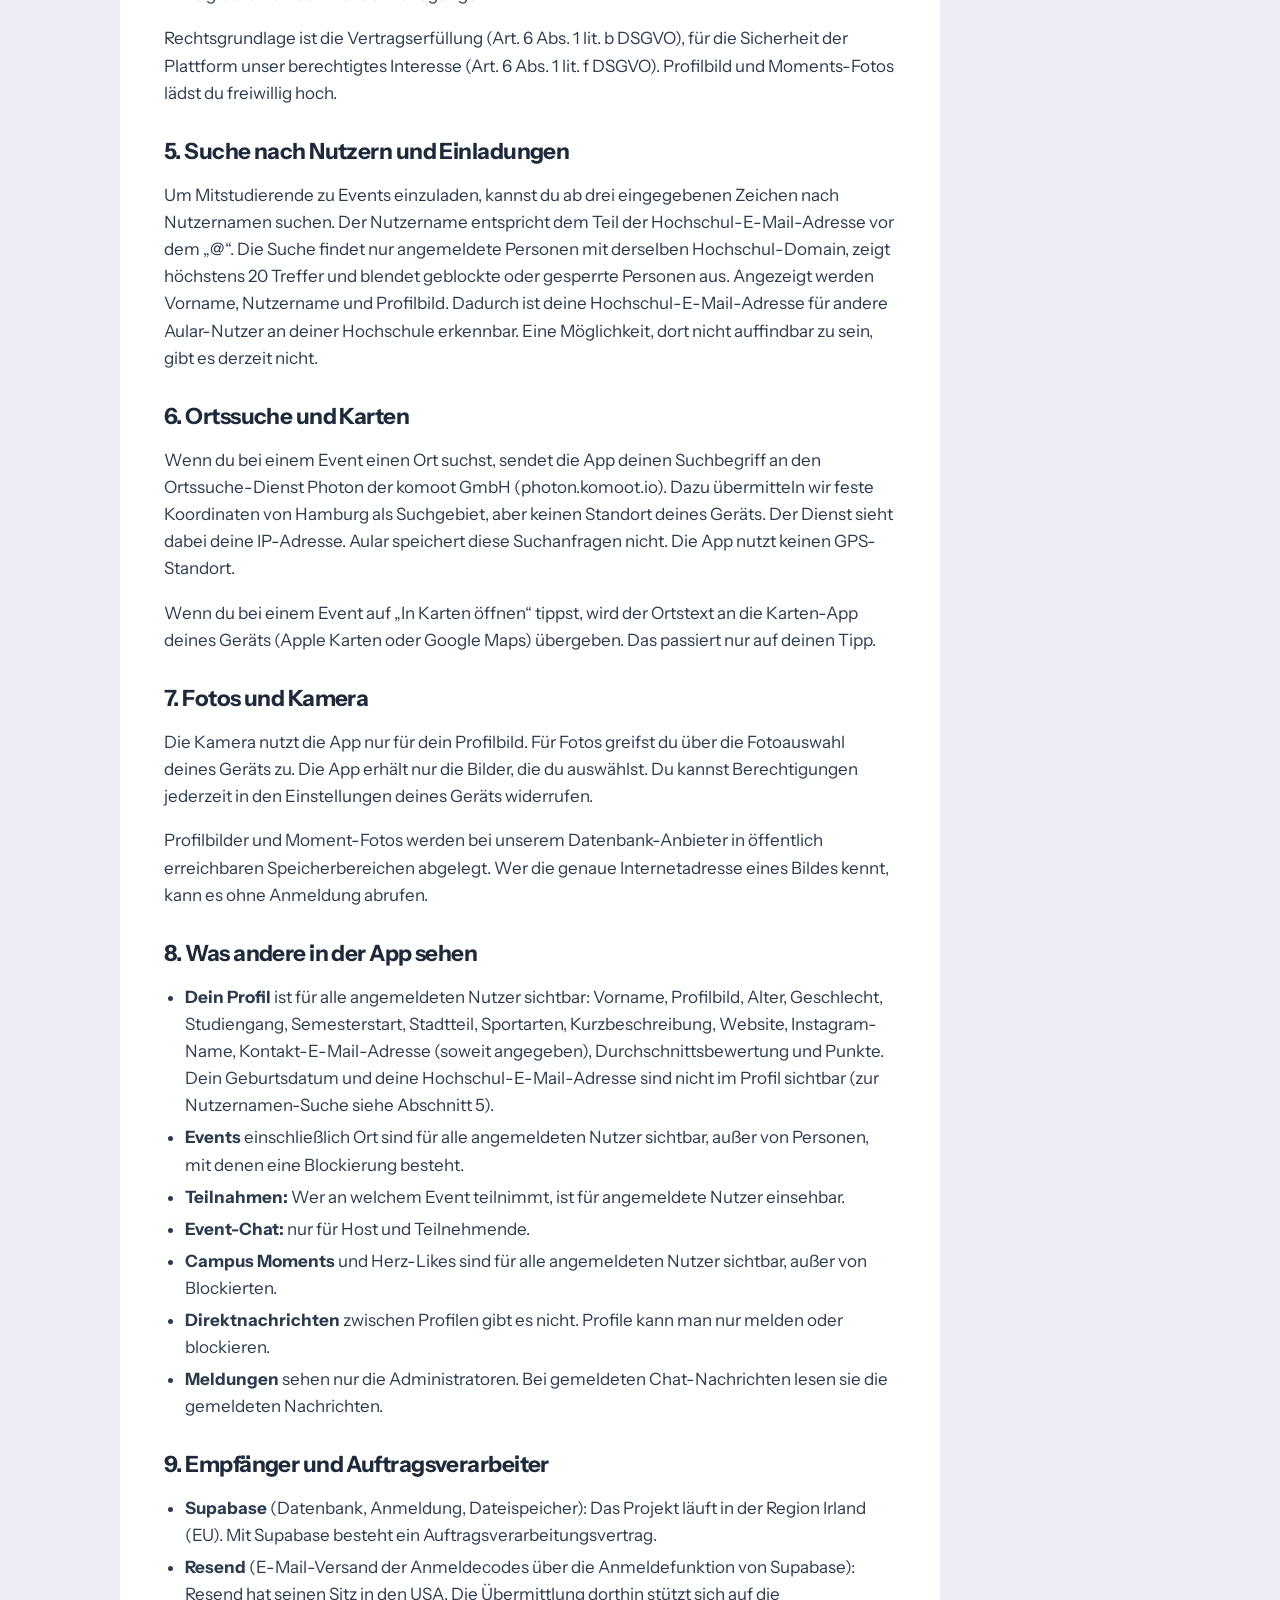
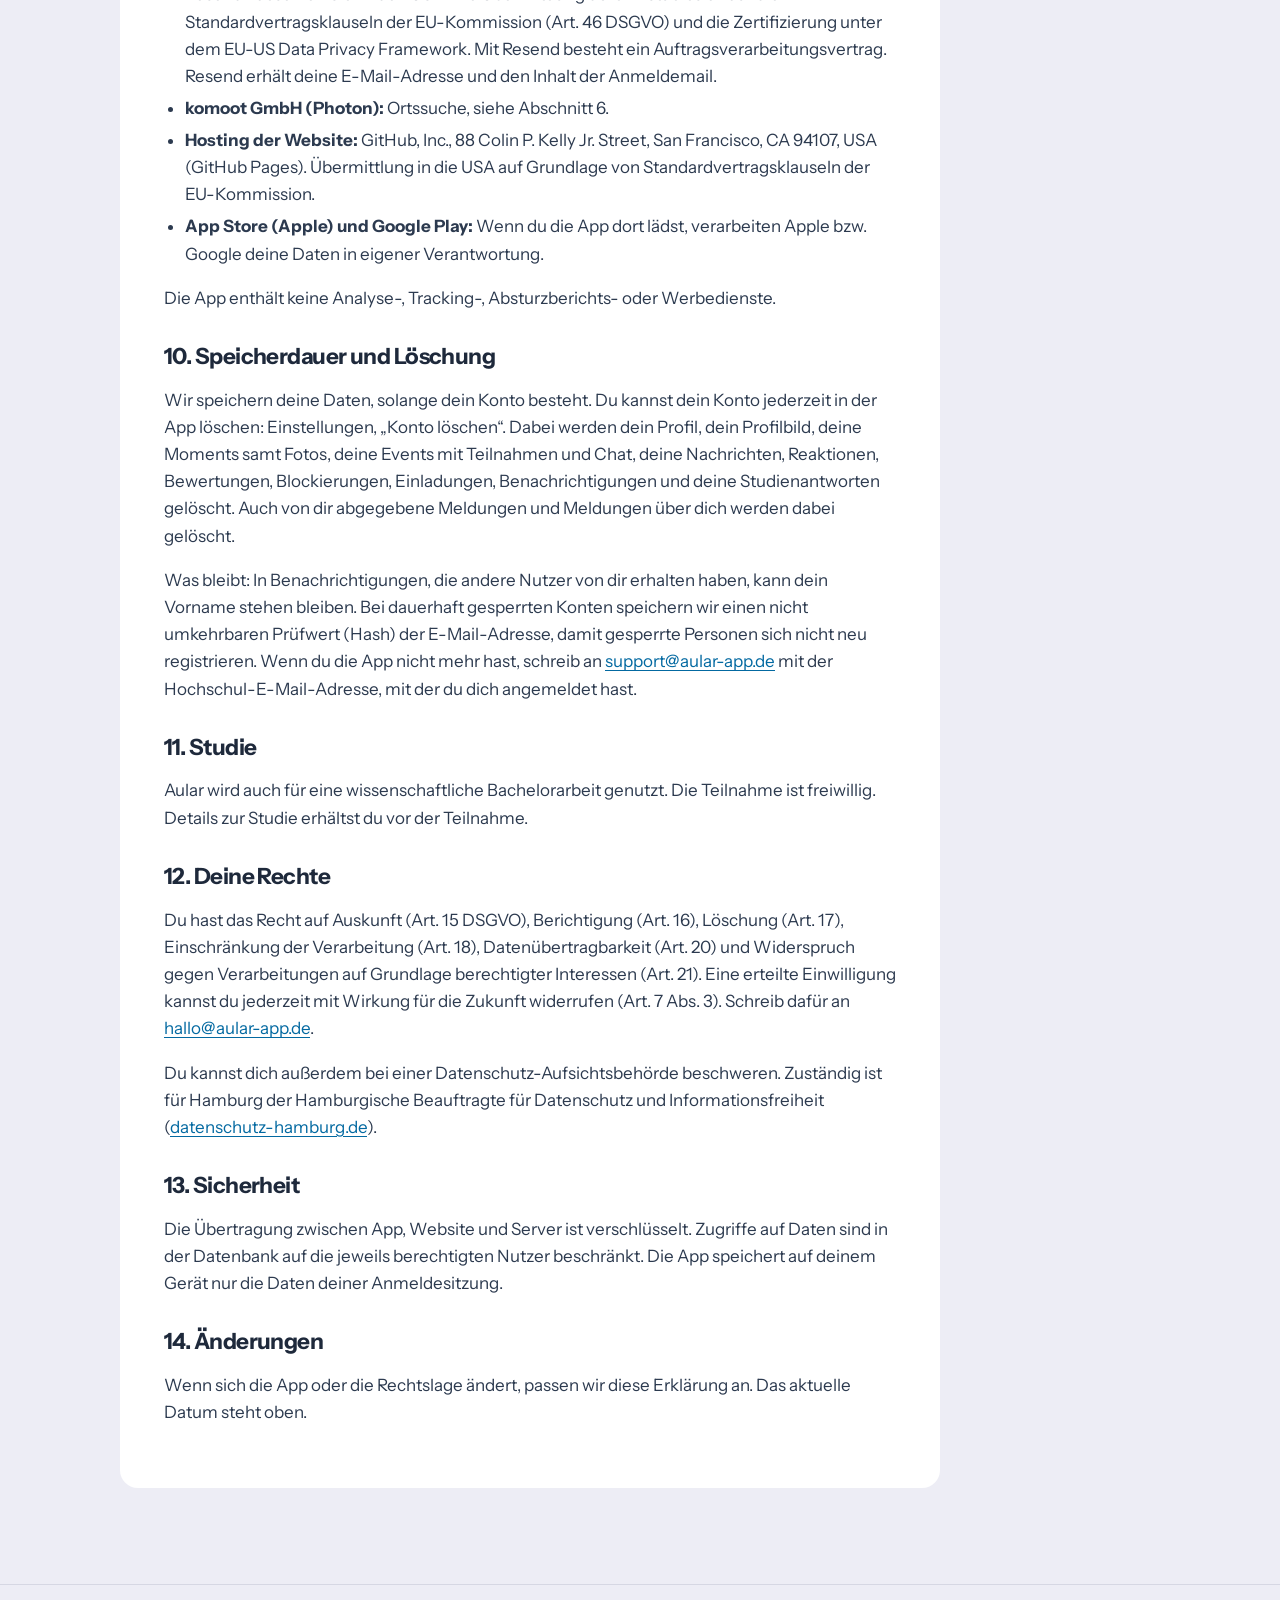
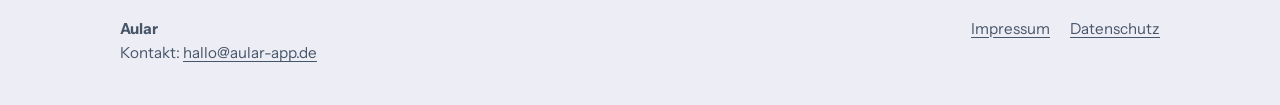
==== commit d83de0ba: "Datenschutz: Entwurfsbanner entfernt, Design-Doku ergänzt Co-Authored-By: Claude Sonnet 5.5 <noreply" ====
--- a/datenschutz.html
+++ b/datenschutz.html
@@ -24,7 +24,6 @@
 
   <main id="inhalt" class="page">
     <div class="wrap">
-      <p class="draft-banner">ENTWURF: Gelb markierte Stellen prüfen und ausfüllen, dann diesen Hinweis löschen. Der Text ersetzt keine Rechtsberatung. Lass ihn vor dem Start einmal juristisch oder von der Datenschutzberatung deiner Hochschule prüfen.</p>
       <h1>Datenschutzerklärung</h1>
       <p class="meta">Stand: November 2026</p>
       <div class="prose">
